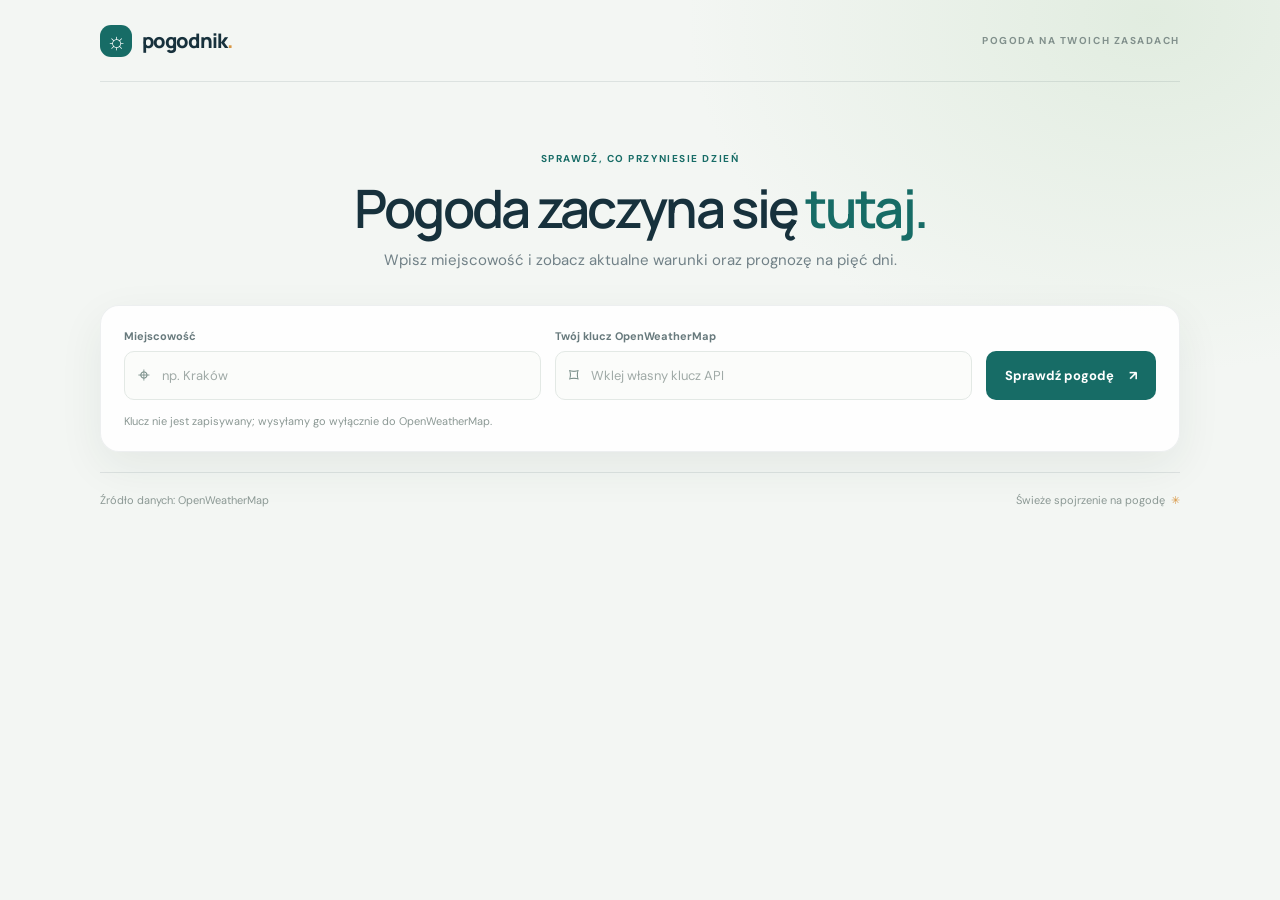
==== boilerplate-c/index.html @ df227920 "chyba zadziala?" ====
<!doctype html>
<html lang="pl">
<head>
    <meta charset="UTF-8">
    <meta name="viewport" content="width=device-width, initial-scale=1">
    <meta name="theme-color" content="#102c3a">
    <title>Pogodnik — pogoda i prognoza</title>
    <link rel="stylesheet" href="styles.css" type="text/css">
    <script src="scripts.js" defer></script>
</head>
<body>
    <main class="app-shell">
        <header class="topbar">
            <a class="brand" href="#" aria-label="Pogodnik, strona główna">
                <span class="brand-mark" aria-hidden="true">☼</span>
                <span>pogodnik<span class="brand-dot">.</span></span>
            </a>
            <span class="topbar-note">POGODA NA TWOICH ZASADACH</span>
        </header>

        <section class="intro" aria-labelledby="page-title">
            <p class="eyebrow">SPRAWDŹ, CO PRZYNIESIE DZIEŃ</p>
            <h1 id="page-title">Pogoda zaczyna się <em>tutaj.</em></h1>
            <p class="intro-copy">Wpisz miejscowość i zobacz aktualne warunki oraz prognozę na pięć dni.</p>
        </section>

        <form class="search-panel" id="weather-form">
            <label class="field city-field">
                <span class="field-label">Miejscowość</span>
                <span class="input-wrap">
                    <span class="input-icon" aria-hidden="true">⌖</span>
                    <input id="city-input" name="city" type="text" placeholder="np. Kraków" autocomplete="address-level2" required>
                </span>
            </label>
            <label class="field key-field">
                <span class="field-label">Twój klucz OpenWeatherMap</span>
                <span class="input-wrap">
                    <span class="input-icon key-icon" aria-hidden="true">⌑</span>
                    <input id="api-key-input" name="apiKey" type="password" placeholder="Wklej własny klucz API" autocomplete="off" required>
                </span>
            </label>
            <button class="search-button" id="search-button" type="submit">
                <span>Sprawdź pogodę</span><span aria-hidden="true">↗</span>
            </button>
            <p class="key-note">Klucz nie jest zapisywany; wysyłamy go wyłącznie do OpenWeatherMap.</p>
        </form>

        <p id="status-message" class="status-message" role="status" aria-live="polite"></p>

        <section id="weather-results" class="results" aria-label="Wyniki pogody" hidden>
            <article id="current-weather" class="current-card"></article>
            <section class="forecast-section" aria-labelledby="forecast-heading">
                <div class="section-heading">
                    <div>
                        <p class="eyebrow">PLANUJ Z WYPRZEDZENIEM</p>
                        <h2 id="forecast-heading">Najbliższe dni</h2>
                    </div>
                    <span class="forecast-period">5 DNI</span>
                </div>
                <div id="forecast-list" class="forecast-grid"></div>
            </section>
        </section>

        <footer class="page-footer">
            <span>Źródło danych: OpenWeatherMap</span>
            <span>Świeże spojrzenie na pogodę <span class="footer-sun" aria-hidden="true">✳</span></span>
        </footer>
    </main>
</body>
</html>
---- boilerplate-c/styles.css ----
@import url("https://fonts.googleapis.com/css2?family=DM+Sans:wght@400;500;600;700&family=Manrope:wght@400;500;600;700;800&display=swap");

:root {
    color-scheme: light;
    font-family: "DM Sans", sans-serif;
    color: #17313c;
    background: #f3f6f3;
    font-synthesis: none;
    text-rendering: optimizeLegibility;
    --ink: #17313c;
    --muted: #718187;
    --teal: #176c66;
    --line: #e5ebe7;
}

* {
    box-sizing: border-box;
}

body {
    min-width: 320px;
    min-height: 100vh;
    margin: 0;
    background:
        radial-gradient(ellipse at 90% 2%, rgba(215, 231, 213, 0.63), transparent 29rem),
        #f3f6f3;
}

button,
input {
    font: inherit;
}

.app-shell {
    width: min(100% - 56px, 1080px);
    margin: 0 auto;
}

.topbar {
    height: 82px;
    display: flex;
    align-items: center;
    justify-content: space-between;
    border-bottom: 1px solid rgba(23, 49, 60, 0.1);
}

.brand {
    display: inline-flex;
    align-items: center;
    gap: 10px;
    color: var(--ink);
    text-decoration: none;
    font-family: "Manrope", sans-serif;
    font-size: 20px;
    font-weight: 800;
    letter-spacing: -1px;
}

.brand-mark {
    display: grid;
    width: 32px;
    height: 32px;
    place-items: center;
    border-radius: 11px;
    color: white;
    background: var(--teal);
    font-size: 23px;
    line-height: 1;
}

.brand-dot {
    color: #d89745;
}

.topbar-note,
.eyebrow,
.forecast-period {
    font-size: 10px;
    font-weight: 700;
    letter-spacing: 1.55px;
}

.topbar-note {
    color: #81908c;
}

.intro {
    padding: 70px 0 35px;
    text-align: center;
}

.eyebrow {
    margin: 0;
    color: var(--teal);
}

h1,
h2,
p {
    margin-top: 0;
}

h1 {
    margin: 14px 0 12px;
    font-family: "Manrope", sans-serif;
    font-size: clamp(34px, 5vw, 53px);
    font-weight: 600;
    letter-spacing: -2.7px;
    line-height: 1.12;
}

h1 em {
    color: var(--teal);
    font-style: normal;
}

.intro-copy {
    margin-bottom: 0;
    color: var(--muted);
    font-size: 15px;
}

.search-panel {
    display: grid;
    grid-template-columns: minmax(180px, 1.1fr) minmax(210px, 1.1fr) auto;
    align-items: end;
    gap: 14px;
    padding: 23px;
    border: 1px solid rgba(23, 49, 60, 0.07);
    border-radius: 19px;
    background: rgba(255, 255, 255, 0.88);
    box-shadow: 0 15px 45px rgba(28, 55, 48, 0.07);
}

.field {
    display: grid;
    gap: 8px;
}

.field-label {
    color: #687a7d;
    font-size: 11px;
    font-weight: 700;
}

.input-wrap {
    display: flex;
    min-width: 0;
    height: 49px;
    align-items: center;
    gap: 10px;
    padding: 0 13px;
    border: 1px solid #e3e9e5;
    border-radius: 10px;
    background: #fbfcfa;
}

.input-wrap:focus-within {
    border-color: #76a9a2;
    box-shadow: 0 0 0 3px rgba(23, 108, 102, 0.1);
}

.input-icon {
    color: #738984;
    font-size: 21px;
    line-height: 1;
}

.key-icon {
    font-size: 19px;
}

.input-wrap input {
    width: 100%;
    min-width: 0;
    border: 0;
    outline: 0;
    color: var(--ink);
    background: transparent;
    font-size: 13px;
}

.input-wrap input::placeholder {
    color: #a0aaa7;
}

.search-button {
    height: 49px;
    display: inline-flex;
    align-items: center;
    justify-content: center;
    gap: 15px;
    padding: 0 19px;
    border: 0;
    border-radius: 10px;
    color: white;
    background: var(--teal);
    cursor: pointer;
    font-size: 13px;
    font-weight: 700;
    transition: background 160ms ease, transform 160ms ease;
}

.search-button:hover {
    transform: translateY(-1px);
    background: #105a55;
}

.search-button:disabled {
    cursor: wait;
    opacity: 0.7;
    transform: none;
}

.key-note {
    grid-column: 1 / -1;
    margin: 0;
    color: #8b9894;
    font-size: 11px;
}

.status-message {
    min-height: 20px;
    margin: 17px 3px 0;
    color: #ad5c34;
    font-size: 13px;
}

.status-message:empty {
    min-height: 8px;
    margin-top: 12px;
}

.results[hidden] {
    display: none;
}

.results {
    display: grid;
    gap: 36px;
    padding: 10px 0 55px;
}

.current-card {
    position: relative;
    overflow: hidden;
    display: grid;
    grid-template-columns: 1fr auto;
    align-items: center;
    min-height: 235px;
    padding: 33px 40px;
    border-radius: 21px;
    color: white;
    background:
        radial-gradient(circle at 87% 45%, rgba(110, 174, 155, 0.28), transparent 18rem),
        #173b45;
}

.current-card::after {
    position: absolute;
    top: -90px;
    right: 150px;
    width: 240px;
    height: 240px;
    border: 1px solid rgba(255, 255, 255, 0.08);
    border-radius: 50%;
    content: "";
    pointer-events: none;
}

.current-place,
.current-date {
    margin-bottom: 5px;
}

.current-place {
    font-family: "Manrope", sans-serif;
    font-size: 24px;
    font-weight: 700;
    letter-spacing: -0.7px;
}

.current-date {
    color: #b0c3c2;
    font-size: 12px;
}

.current-description {
    margin: 22px 0 0;
    color: #d4e1dc;
    font-size: 14px;
    text-transform: capitalize;
}

.current-temperature {
    display: flex;
    align-items: center;
    gap: 11px;
}

.current-temperature strong {
    font-family: "Manrope", sans-serif;
    font-size: clamp(58px, 9vw, 82px);
    font-weight: 500;
    letter-spacing: -5px;
    line-height: 1;
}

.current-icon {
    width: 74px;
    height: 74px;
}

.current-details {
    grid-column: 1 / -1;
    display: flex;
    flex-wrap: wrap;
    gap: 25px;
    margin-top: 25px;
    padding-top: 17px;
    border-top: 1px solid rgba(255, 255, 255, 0.16);
    color: #d4e1dc;
    font-size: 12px;
}

.current-details b {
    margin-left: 5px;
    color: white;
    font-weight: 600;
}

.forecast-section {
    display: grid;
    gap: 18px;
}

.section-heading {
    display: flex;
    align-items: end;
    justify-content: space-between;
}

.section-heading .eyebrow {
    margin-bottom: 6px;
}

h2 {
    margin-bottom: 0;
    font-family: "Manrope", sans-serif;
    font-size: 23px;
    letter-spacing: -0.8px;
}

.forecast-period {
    padding-bottom: 4px;
    color: #8b9994;
}

.forecast-grid {
    display: grid;
    grid-template-columns: repeat(5, minmax(0, 1fr));
    gap: 11px;
}

.forecast-card {
    min-width: 0;
    padding: 18px 10px 16px;
    border: 1px solid var(--line);
    border-radius: 14px;
    background: rgba(255, 255, 255, 0.7);
    text-align: center;
}

.forecast-day {
    margin-bottom: 3px;
    font-size: 12px;
    font-weight: 700;
}

.forecast-date {
    margin-bottom: 7px;
    color: #899691;
    font-size: 10px;
}

.forecast-icon {
    width: 54px;
    height: 54px;
}

.forecast-description {
    min-height: 30px;
    margin: 1px 0 10px;
    color: #778681;
    font-size: 10px;
    line-height: 1.4;
    text-transform: capitalize;
}

.forecast-temperatures {
    display: flex;
    justify-content: center;
    gap: 9px;
    font-size: 13px;
    font-weight: 700;
}

.forecast-low {
    color: #94a09c;
    font-weight: 500;
}

.page-footer {
    display: flex;
    justify-content: space-between;
    padding: 20px 0 26px;
    border-top: 1px solid rgba(23, 49, 60, 0.1);
    color: #8b9894;
    font-size: 11px;
}

.footer-sun {
    margin-left: 3px;
    color: #d89745;
}

@media (max-width: 760px) {
    .search-panel {
        grid-template-columns: 1fr 1fr;
    }

    .search-button {
        grid-column: 1 / -1;
    }

    .forecast-grid {
        grid-template-columns: repeat(3, minmax(0, 1fr));
    }
}

@media (max-width: 520px) {
    .app-shell {
        width: min(100% - 32px, 1080px);
    }

    .topbar {
        height: 68px;
    }

    .topbar-note {
        max-width: 120px;
        font-size: 8px;
        text-align: right;
    }

    .intro {
        padding: 53px 0 27px;
    }

    h1 {
        letter-spacing: -1.8px;
    }

    .intro-copy {
        max-width: 320px;
        margin: 0 auto;
        font-size: 13px;
        line-height: 1.6;
    }

    .search-panel {
        grid-template-columns: 1fr;
        gap: 13px;
        padding: 17px;
    }

    .search-button,
    .key-note {
        grid-column: auto;
    }

    .current-card {
        min-height: 220px;
        padding: 25px 22px;
    }

    .current-place {
        font-size: 20px;
    }

    .current-temperature {
        gap: 0;
    }

    .current-temperature strong {
        font-size: 58px;
    }

    .current-icon {
        width: 53px;
        height: 53px;
    }

    .current-details {
        gap: 10px 18px;
        margin-top: 20px;
    }

    .forecast-grid {
        grid-template-columns: repeat(2, minmax(0, 1fr));
    }

    .page-footer {
        gap: 12px;
        font-size: 10px;
    }
}
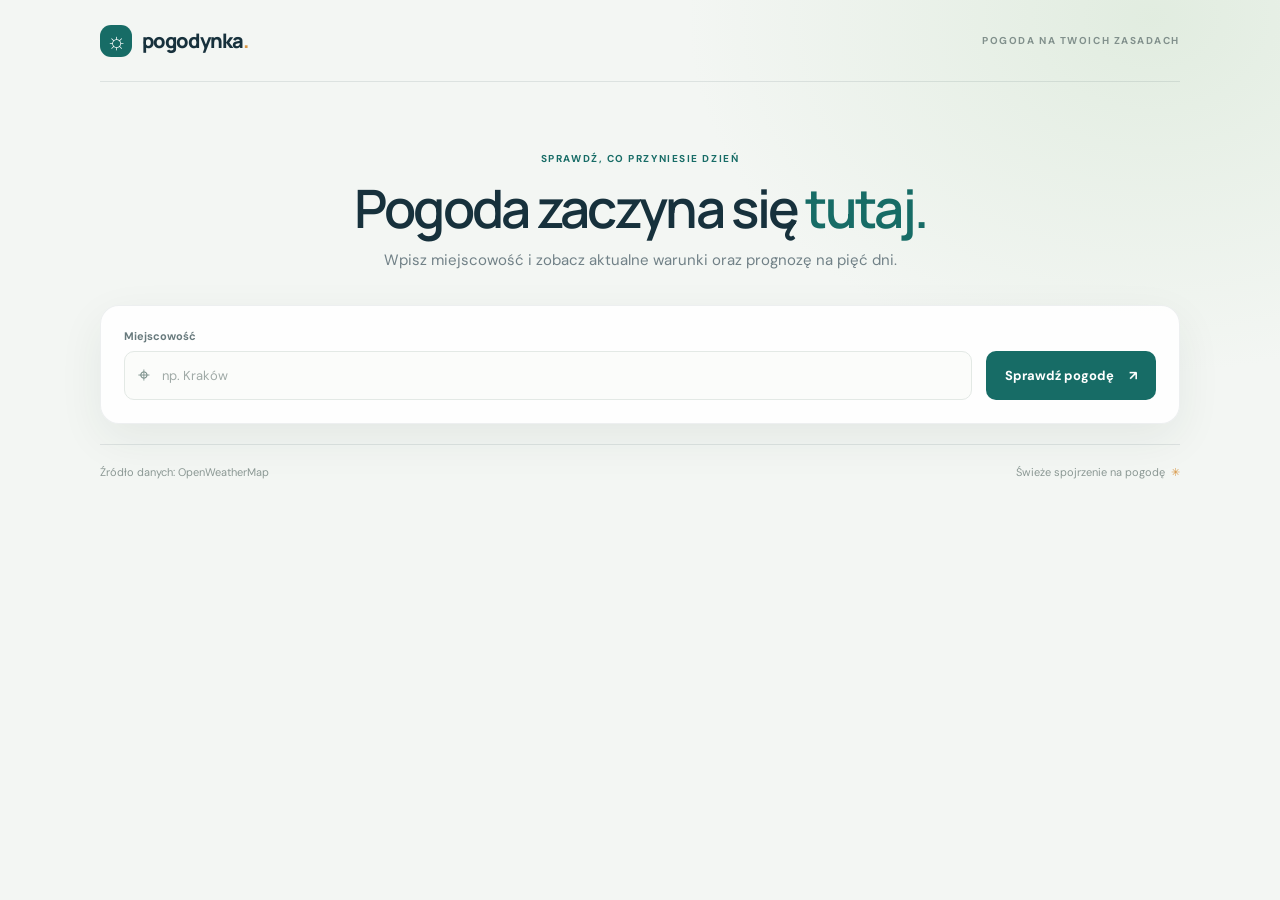
==== commit 2362c6c2: "prawie finał" ====
--- a/boilerplate-c/index.html
+++ b/boilerplate-c/index.html
@@ -4,7 +4,7 @@
     <meta charset="UTF-8">
     <meta name="viewport" content="width=device-width, initial-scale=1">
     <meta name="theme-color" content="#102c3a">
-    <title>Pogodnik — pogoda i prognoza</title>
+    <title>Pogodynka — pogoda i prognoza</title>
     <link rel="stylesheet" href="styles.css" type="text/css">
     <script src="scripts.js" defer></script>
 </head>
@@ -13,7 +13,7 @@
         <header class="topbar">
             <a class="brand" href="#" aria-label="Pogodnik, strona główna">
                 <span class="brand-mark" aria-hidden="true">☼</span>
-                <span>pogodnik<span class="brand-dot">.</span></span>
+                <span>pogodynka<span class="brand-dot">.</span></span>
             </a>
             <span class="topbar-note">POGODA NA TWOICH ZASADACH</span>
         </header>
@@ -32,17 +32,9 @@
                     <input id="city-input" name="city" type="text" placeholder="np. Kraków" autocomplete="address-level2" required>
                 </span>
             </label>
-            <label class="field key-field">
-                <span class="field-label">Twój klucz OpenWeatherMap</span>
-                <span class="input-wrap">
-                    <span class="input-icon key-icon" aria-hidden="true">⌑</span>
-                    <input id="api-key-input" name="apiKey" type="password" placeholder="Wklej własny klucz API" autocomplete="off" required>
-                </span>
-            </label>
             <button class="search-button" id="search-button" type="submit">
                 <span>Sprawdź pogodę</span><span aria-hidden="true">↗</span>
             </button>
-            <p class="key-note">Klucz nie jest zapisywany; wysyłamy go wyłącznie do OpenWeatherMap.</p>
         </form>
 
         <p id="status-message" class="status-message" role="status" aria-live="polite"></p>
@@ -52,10 +44,10 @@
             <section class="forecast-section" aria-labelledby="forecast-heading">
                 <div class="section-heading">
                     <div>
-                        <p class="eyebrow">PLANUJ Z WYPRZEDZENIEM</p>
-                        <h2 id="forecast-heading">Najbliższe dni</h2>
+                        <p class="eyebrow">PROGNOZA CO 3 GODZINY</p>
+                        <h2 id="forecast-heading">Najbliższe 15 godzin</h2>
                     </div>
-                    <span class="forecast-period">5 DNI</span>
+                    <span class="forecast-period">15 GODZIN</span>
                 </div>
                 <div id="forecast-list" class="forecast-grid"></div>
             </section>
--- a/boilerplate-c/styles.css
+++ b/boilerplate-c/styles.css
@@ -122,7 +122,7 @@
 
 .search-panel {
     display: grid;
-    grid-template-columns: minmax(180px, 1.1fr) minmax(210px, 1.1fr) auto;
+    grid-template-columns: minmax(180px, 1fr) auto;
     align-items: end;
     gap: 14px;
     padding: 23px;
@@ -164,10 +164,6 @@
     color: #738984;
     font-size: 21px;
     line-height: 1;
-}
-
-.key-icon {
-    font-size: 19px;
 }
 
 .input-wrap input {
@@ -212,13 +208,6 @@
     transform: none;
 }
 
-.key-note {
-    grid-column: 1 / -1;
-    margin: 0;
-    color: #8b9894;
-    font-size: 11px;
-}
-
 .status-message {
     min-height: 20px;
     margin: 17px 3px 0;
@@ -358,7 +347,7 @@
 
 .forecast-grid {
     display: grid;
-    grid-template-columns: repeat(5, minmax(0, 1fr));
+    grid-template-columns: repeat(6, minmax(0, 1fr));
     gap: 11px;
 }
 
@@ -426,15 +415,15 @@
 
 @media (max-width: 760px) {
     .search-panel {
-        grid-template-columns: 1fr 1fr;
+        grid-template-columns: 1fr;
     }
 
     .search-button {
-        grid-column: 1 / -1;
+        grid-column: auto;
     }
 
     .forecast-grid {
-        grid-template-columns: repeat(3, minmax(0, 1fr));
+        grid-template-columns: repeat(4, minmax(0, 1fr));
     }
 }
 
@@ -474,8 +463,7 @@
         padding: 17px;
     }
 
-    .search-button,
-    .key-note {
+    .search-button {
         grid-column: auto;
     }
 
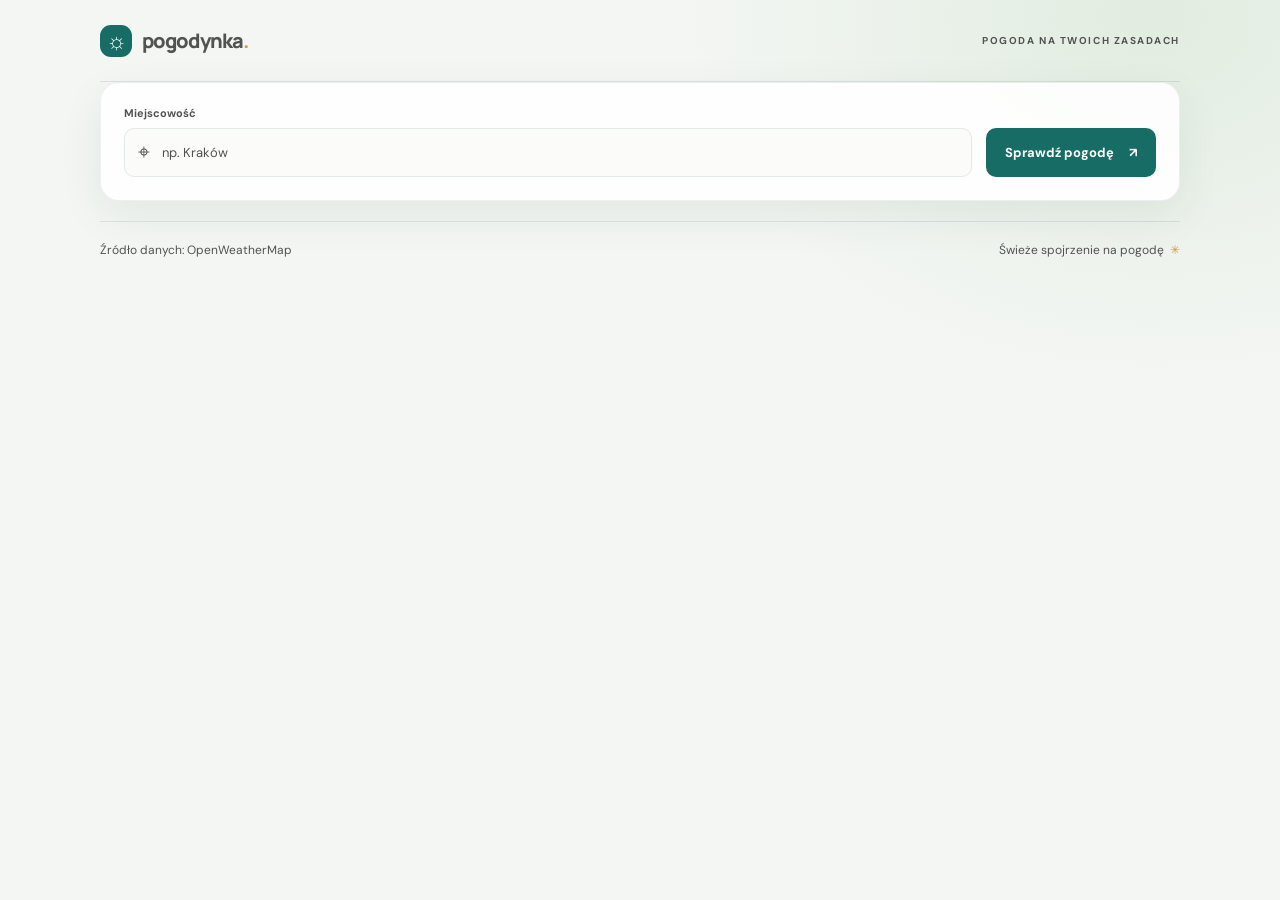
==== commit ed607996: "Skończone zadanie" ====
--- a/boilerplate-c/index.html
+++ b/boilerplate-c/index.html
@@ -17,12 +17,6 @@
             </a>
             <span class="topbar-note">POGODA NA TWOICH ZASADACH</span>
         </header>
-
-        <section class="intro" aria-labelledby="page-title">
-            <p class="eyebrow">SPRAWDŹ, CO PRZYNIESIE DZIEŃ</p>
-            <h1 id="page-title">Pogoda zaczyna się <em>tutaj.</em></h1>
-            <p class="intro-copy">Wpisz miejscowość i zobacz aktualne warunki oraz prognozę na pięć dni.</p>
-        </section>
 
         <form class="search-panel" id="weather-form">
             <label class="field city-field">
@@ -45,9 +39,9 @@
                 <div class="section-heading">
                     <div>
                         <p class="eyebrow">PROGNOZA CO 3 GODZINY</p>
-                        <h2 id="forecast-heading">Najbliższe 15 godzin</h2>
+                        <h2 id="forecast-heading">Najbliższe 18 godzin</h2>
                     </div>
-                    <span class="forecast-period">15 GODZIN</span>
+                    <span class="forecast-period">18 GODZIN</span>
                 </div>
                 <div id="forecast-list" class="forecast-grid"></div>
             </section>
--- a/boilerplate-c/styles.css
+++ b/boilerplate-c/styles.css
@@ -3,12 +3,12 @@
 :root {
     color-scheme: light;
     font-family: "DM Sans", sans-serif;
-    color: #17313c;
+    color: #525252;
     background: #f3f6f3;
     font-synthesis: none;
     text-rendering: optimizeLegibility;
-    --ink: #17313c;
-    --muted: #718187;
+    --ink: #525252;
+    --muted: #525252;
     --teal: #176c66;
     --line: #e5ebe7;
 }
@@ -81,12 +81,7 @@
 }
 
 .topbar-note {
-    color: #81908c;
-}
-
-.intro {
-    padding: 70px 0 35px;
-    text-align: center;
+    color: #525252;
 }
 
 .eyebrow {
@@ -94,30 +89,9 @@
     color: var(--teal);
 }
 
-h1,
 h2,
 p {
     margin-top: 0;
-}
-
-h1 {
-    margin: 14px 0 12px;
-    font-family: "Manrope", sans-serif;
-    font-size: clamp(34px, 5vw, 53px);
-    font-weight: 600;
-    letter-spacing: -2.7px;
-    line-height: 1.12;
-}
-
-h1 em {
-    color: var(--teal);
-    font-style: normal;
-}
-
-.intro-copy {
-    margin-bottom: 0;
-    color: var(--muted);
-    font-size: 15px;
 }
 
 .search-panel {
@@ -138,7 +112,7 @@
 }
 
 .field-label {
-    color: #687a7d;
+    color: #525252;
     font-size: 11px;
     font-weight: 700;
 }
@@ -161,7 +135,7 @@
 }
 
 .input-icon {
-    color: #738984;
+    color: #525252;
     font-size: 21px;
     line-height: 1;
 }
@@ -177,7 +151,7 @@
 }
 
 .input-wrap input::placeholder {
-    color: #a0aaa7;
+    color: #525252;
 }
 
 .search-button {
@@ -342,7 +316,7 @@
 
 .forecast-period {
     padding-bottom: 4px;
-    color: #8b9994;
+    color: #525252;
 }
 
 .forecast-grid {
@@ -362,14 +336,14 @@
 
 .forecast-day {
     margin-bottom: 3px;
-    font-size: 12px;
+    font-size: 13px;
     font-weight: 700;
 }
 
 .forecast-date {
     margin-bottom: 7px;
-    color: #899691;
-    font-size: 10px;
+    color: #525252;
+    font-size: 11px;
 }
 
 .forecast-icon {
@@ -380,8 +354,8 @@
 .forecast-description {
     min-height: 30px;
     margin: 1px 0 10px;
-    color: #778681;
-    font-size: 10px;
+    color: #525252;
+    font-size: 11px;
     line-height: 1.4;
     text-transform: capitalize;
 }
@@ -390,12 +364,12 @@
     display: flex;
     justify-content: center;
     gap: 9px;
-    font-size: 13px;
+    font-size: 14px;
     font-weight: 700;
 }
 
 .forecast-low {
-    color: #94a09c;
+    color: #525252;
     font-weight: 500;
 }
 
@@ -404,8 +378,8 @@
     justify-content: space-between;
     padding: 20px 0 26px;
     border-top: 1px solid rgba(23, 49, 60, 0.1);
-    color: #8b9894;
-    font-size: 11px;
+    color: #525252;
+    font-size: 12px;
 }
 
 .footer-sun {
@@ -438,23 +412,8 @@
 
     .topbar-note {
         max-width: 120px;
-        font-size: 8px;
+        font-size: 9px;
         text-align: right;
-    }
-
-    .intro {
-        padding: 53px 0 27px;
-    }
-
-    h1 {
-        letter-spacing: -1.8px;
-    }
-
-    .intro-copy {
-        max-width: 320px;
-        margin: 0 auto;
-        font-size: 13px;
-        line-height: 1.6;
     }
 
     .search-panel {
